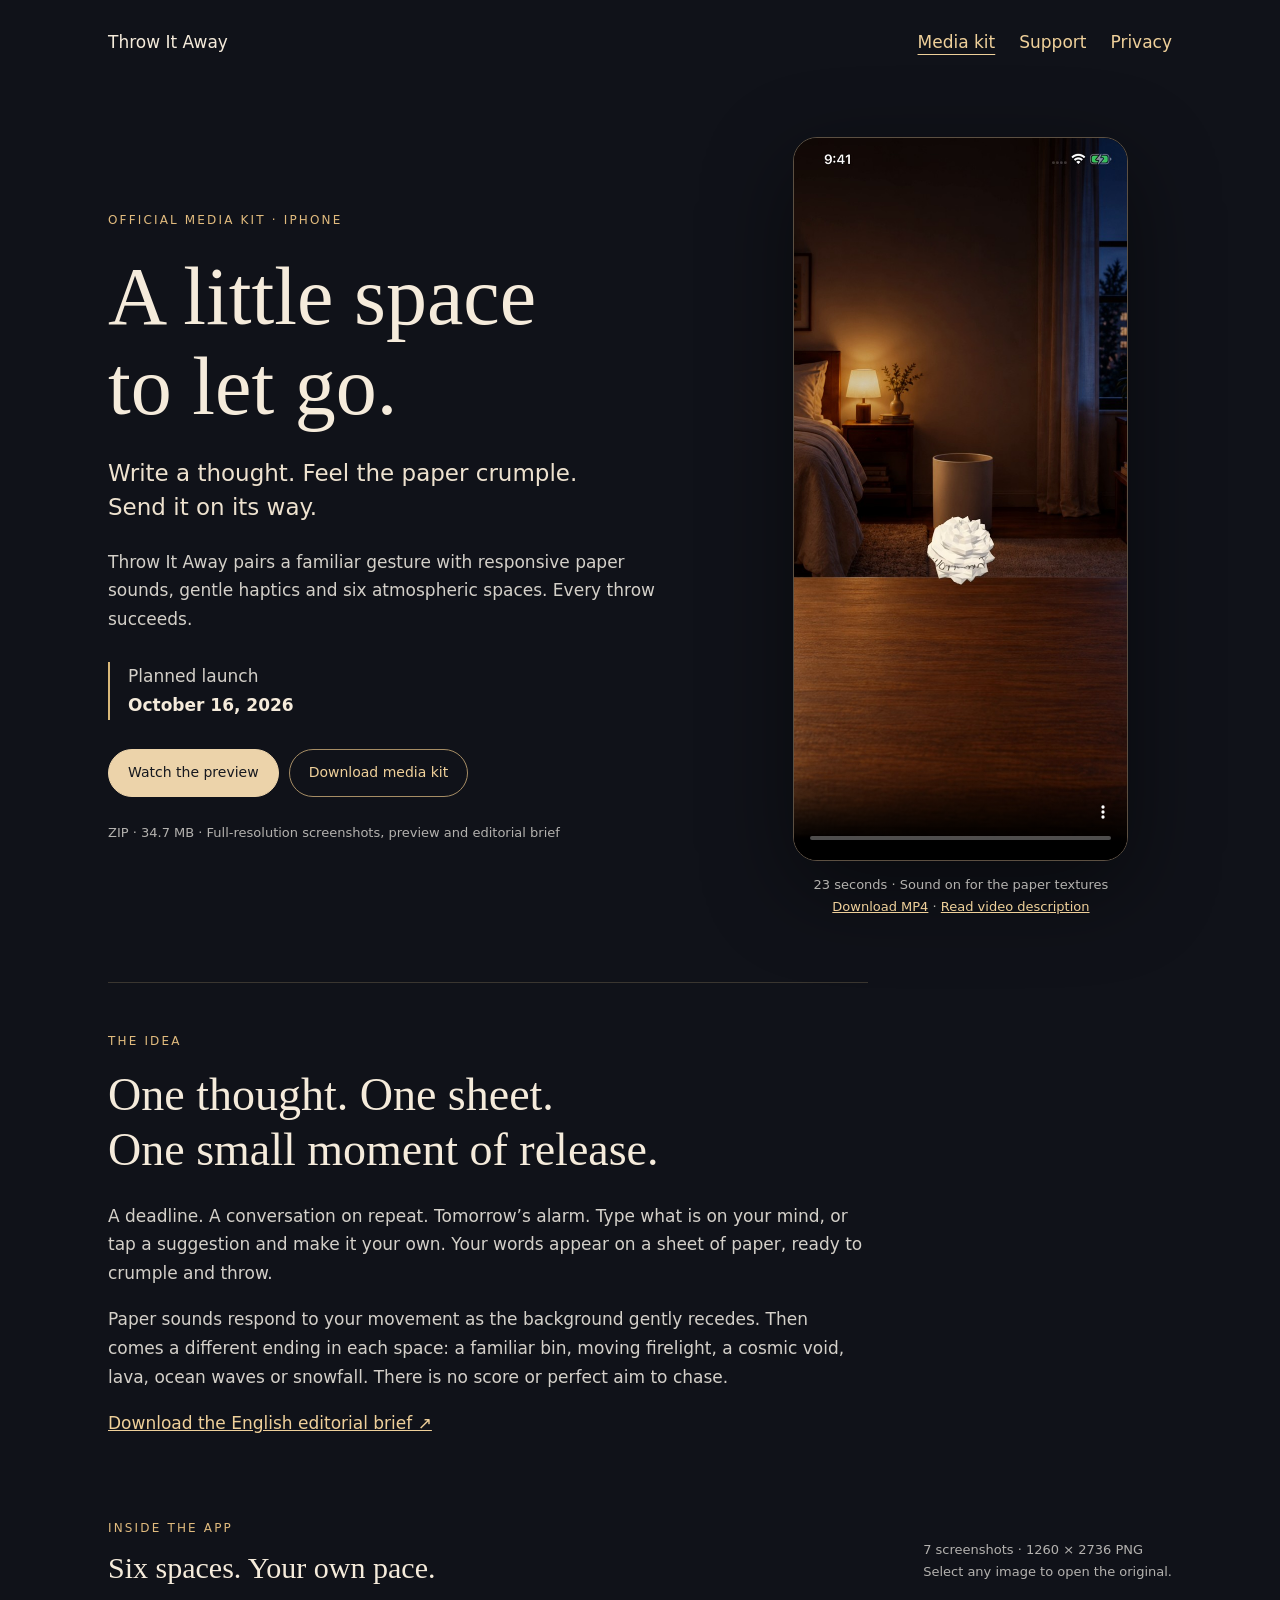
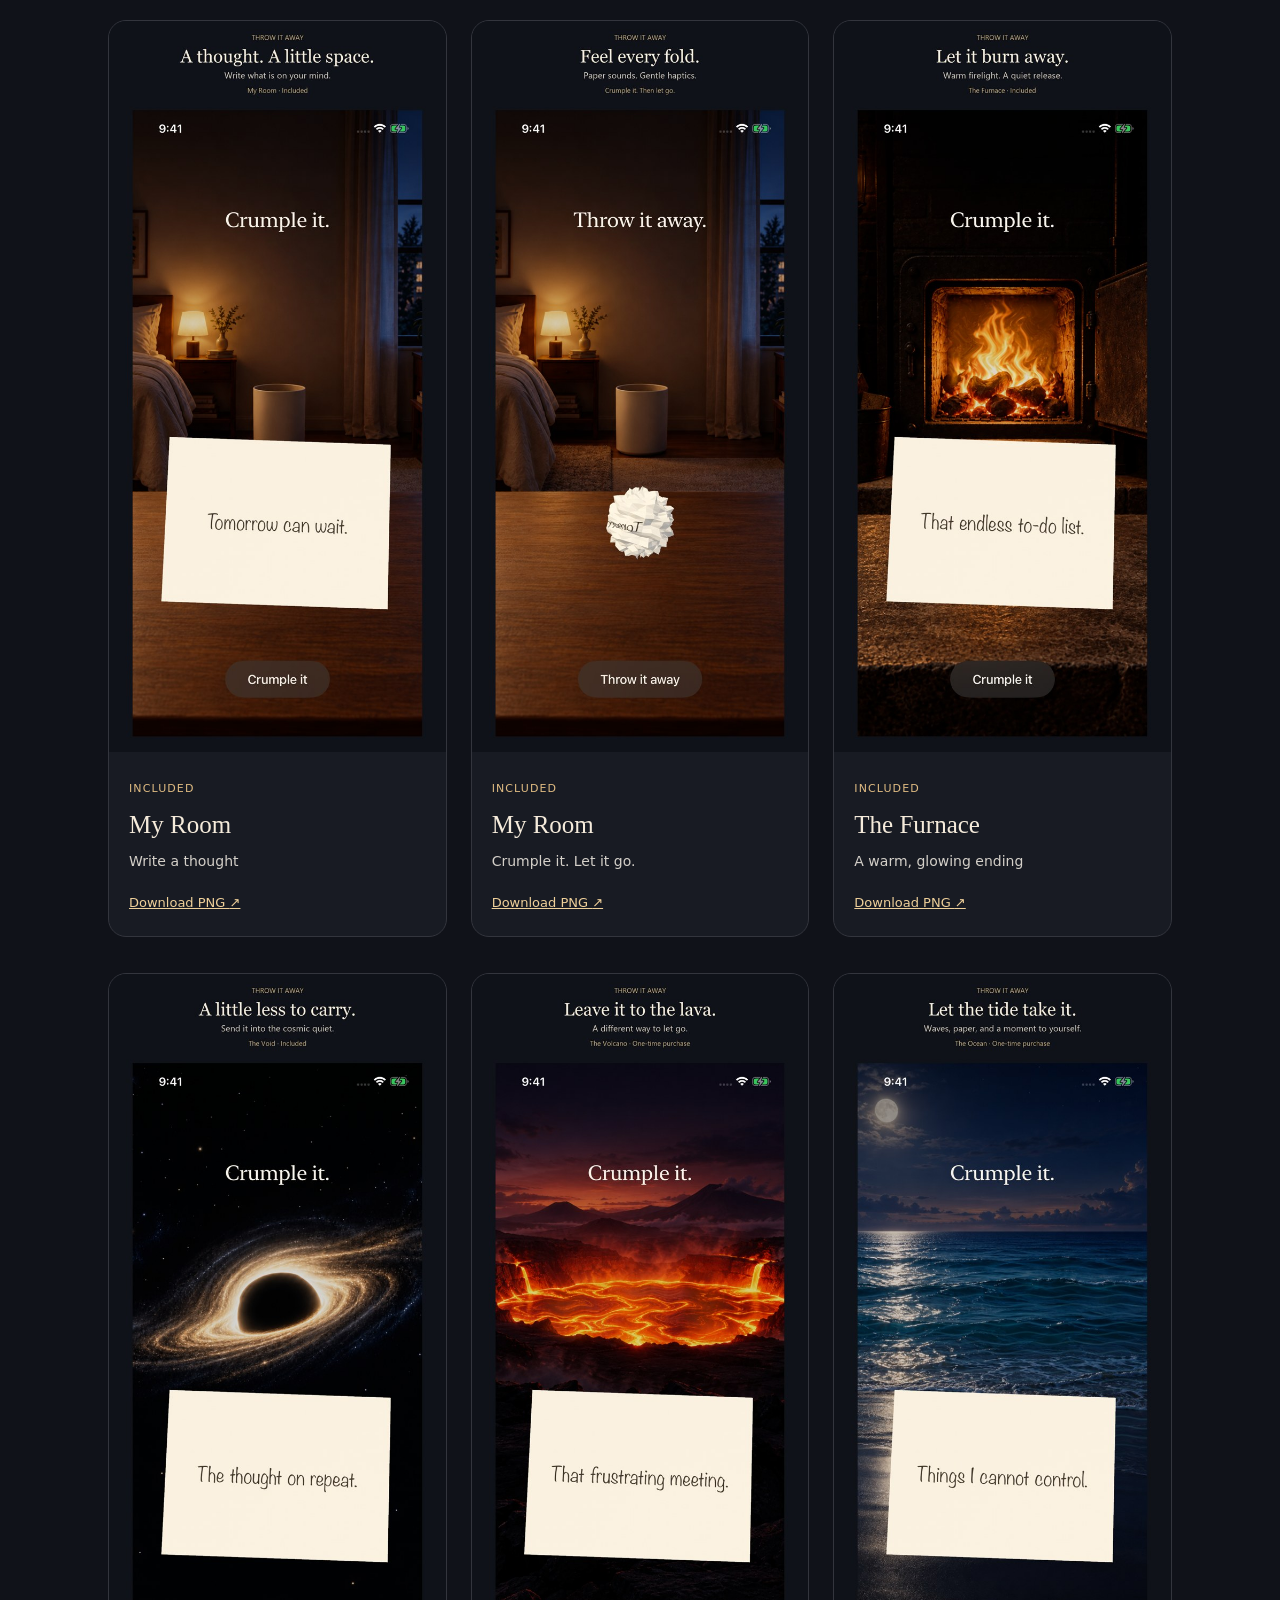
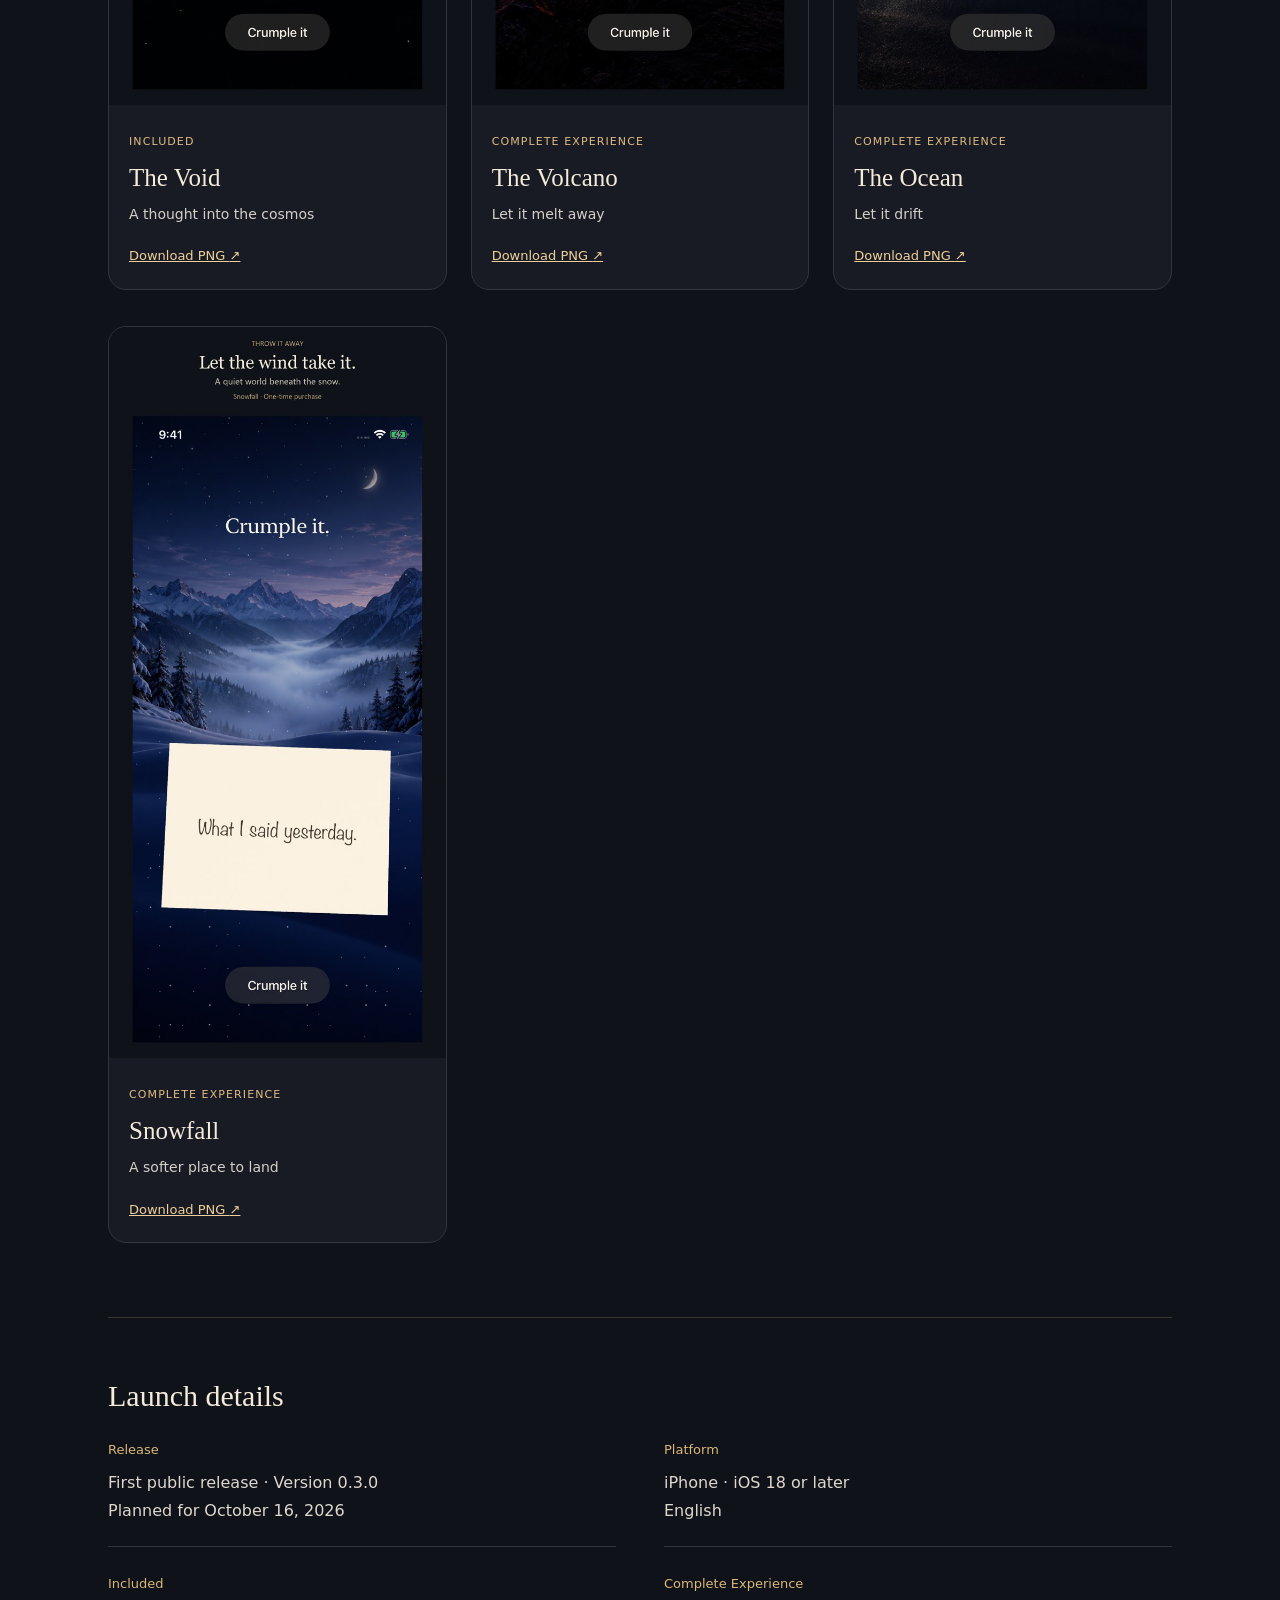
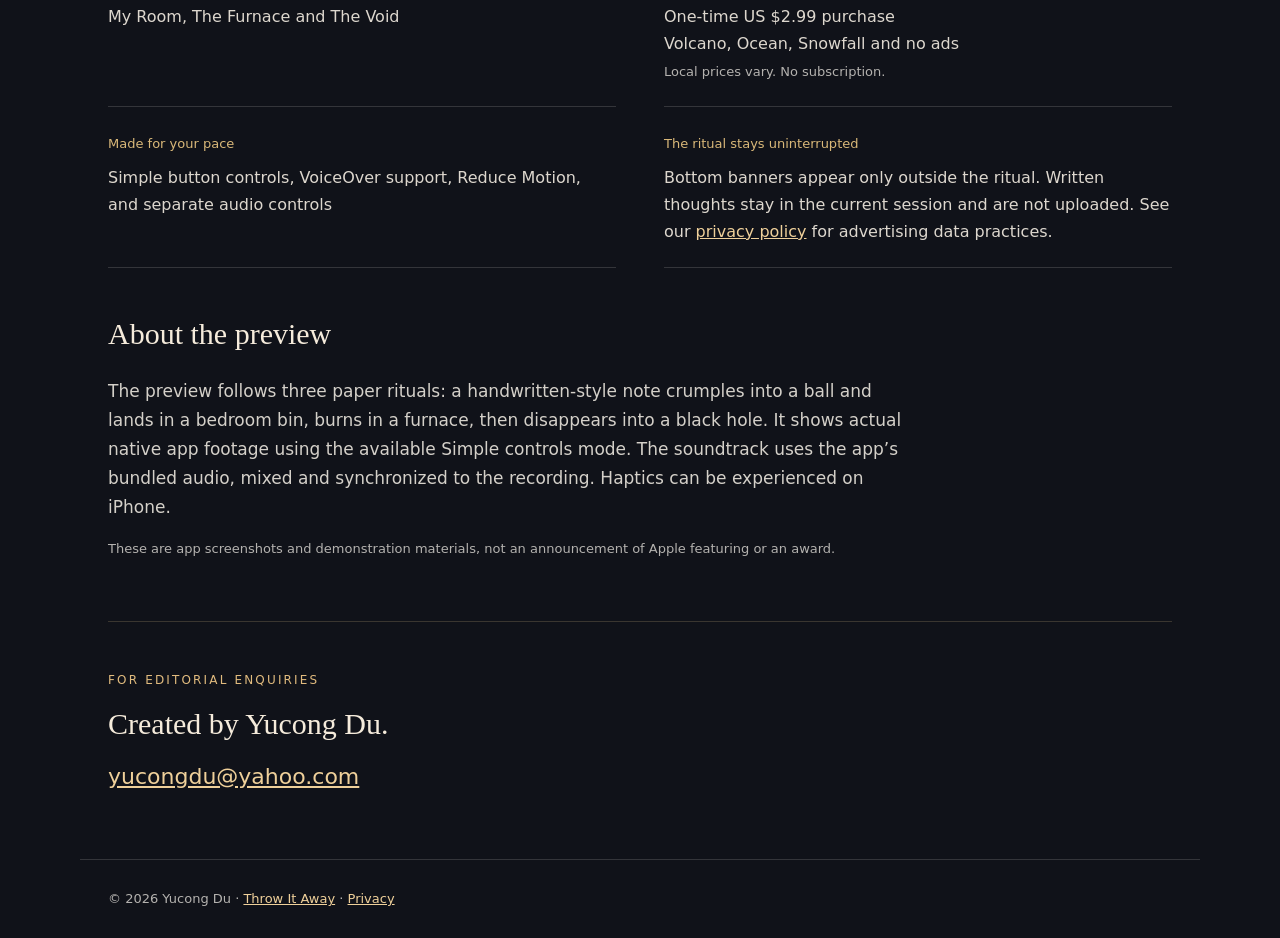
==== media.html @ ceba8f1e "Add public launch media kit with native preview and screenshots" ====
<!doctype html>
<html lang="en"><head><meta charset="utf-8"><meta name="viewport" content="width=device-width,initial-scale=1"><title>Media kit — Throw It Away</title><meta name="description" content="Watch Throw It Away for iPhone. Official preview, seven screenshots, and launch details for October 16, 2026."><meta property="og:title" content="Throw It Away — A tactile ritual for letting go"><meta property="og:description" content="Preview, screenshots and launch details. Coming to iPhone October 16, 2026."><meta property="og:image" content="https://f244cmdh9k-svg.github.io/media/thumbnails/04-void-paper.jpg"><link rel="canonical" href="https://f244cmdh9k-svg.github.io/media.html"><link rel="stylesheet" href="style.css"><link rel="stylesheet" href="media.css"></head>
<body><a class="skip" href="#main">Skip to content</a><header><nav aria-label="Main"><a class="brand" href="index.html">Throw It Away</a><a href="media.html" aria-current="page">Media kit</a><a href="support.html">Support</a><a href="privacy.html">Privacy</a></nav></header>
<main id="main"><section class="media-hero" aria-labelledby="hero-title"><div><p class="eyebrow">Official media kit · iPhone</p><h1 id="hero-title">A little space<br>to let go.</h1><p class="lede">Write a thought. Feel the paper crumple.<br>Send it on its way.</p><p>Throw It Away pairs a familiar gesture with responsive paper sounds, gentle haptics and six atmospheric spaces. Every throw succeeds.</p><p class="launch">Planned launch <strong>October 16, 2026</strong></p><div class="actions"><a class="button primary" href="#preview">Watch the preview</a><a class="button" href="media/press-kit.zip" download>Download media kit</a></div><p class="small">ZIP · 34.7 MB · Full-resolution screenshots, preview and editorial brief</p></div><div class="player" id="preview"><video controls playsinline preload="none" width="886" height="1920" poster="media/preview-poster.jpg" aria-label="Throw It Away app preview: My Room, The Furnace and The Void" aria-describedby="preview-note"><source src="media/preview.mp4" type="video/mp4"><track kind="captions" src="media/preview-captions.vtt" srclang="en" label="English sound descriptions"><p>Your browser cannot play this video. <a href="media/preview.mp4">Download the preview</a>.</p></video><p class="small" id="preview-note">23 seconds · Sound on for the paper textures<br><a href="media/preview.mp4" download>Download MP4</a> · <a href="#video-description">Read video description</a></p></div></section>
<section class="story" aria-labelledby="story-title"><p class="eyebrow">The idea</p><h2 id="story-title">One thought. One sheet.<br>One small moment of release.</h2><p>A deadline. A conversation on repeat. Tomorrow’s alarm. Type what is on your mind, or tap a suggestion and make it your own. Your words appear on a sheet of paper, ready to crumple and throw.</p><p>Paper sounds respond to your movement as the background gently recedes. Then comes a different ending in each space: a familiar bin, moving firelight, a cosmic void, lava, ocean waves or snowfall. There is no score or perfect aim to chase.</p><a href="media/editorial-brief.md" download>Download the English editorial brief ↗</a></section>
<section aria-labelledby="screenshots-title"><div class="section-head"><div><p class="eyebrow">Inside the app</p><h2 id="screenshots-title">Six spaces. Your own pace.</h2></div><p class="small">7 screenshots · 1260 × 2736 PNG<br>Select any image to open the original.</p></div><div class="media-gallery"><figure><a href="media/screenshots/01-room-paper.png" aria-label="Open full-resolution screenshot: My Room, Write a thought"><img src="media/thumbnails/01-room-paper.jpg" width="630" height="1368" loading="lazy" decoding="async" alt="My Room app screenshot: Write a thought. Included."></a><figcaption><span class="tier">Included</span><h3>My Room</h3><p>Write a thought</p><a href="media/screenshots/01-room-paper.png" download>Download PNG <span aria-hidden="true">↗</span></a></figcaption></figure><figure><a href="media/screenshots/02-room-ball.png" aria-label="Open full-resolution screenshot: My Room, Crumple it. Let it go."><img src="media/thumbnails/02-room-ball.jpg" width="630" height="1368" loading="lazy" decoding="async" alt="My Room app screenshot: Crumple it. Let it go.. Included."></a><figcaption><span class="tier">Included</span><h3>My Room</h3><p>Crumple it. Let it go.</p><a href="media/screenshots/02-room-ball.png" download>Download PNG <span aria-hidden="true">↗</span></a></figcaption></figure><figure><a href="media/screenshots/03-furnace-paper.png" aria-label="Open full-resolution screenshot: The Furnace, A warm, glowing ending"><img src="media/thumbnails/03-furnace-paper.jpg" width="630" height="1368" loading="lazy" decoding="async" alt="The Furnace app screenshot: A warm, glowing ending. Included."></a><figcaption><span class="tier">Included</span><h3>The Furnace</h3><p>A warm, glowing ending</p><a href="media/screenshots/03-furnace-paper.png" download>Download PNG <span aria-hidden="true">↗</span></a></figcaption></figure><figure><a href="media/screenshots/04-void-paper.png" aria-label="Open full-resolution screenshot: The Void, A thought into the cosmos"><img src="media/thumbnails/04-void-paper.jpg" width="630" height="1368" loading="lazy" decoding="async" alt="The Void app screenshot: A thought into the cosmos. Included."></a><figcaption><span class="tier">Included</span><h3>The Void</h3><p>A thought into the cosmos</p><a href="media/screenshots/04-void-paper.png" download>Download PNG <span aria-hidden="true">↗</span></a></figcaption></figure><figure><a href="media/screenshots/05-volcano-paper.png" aria-label="Open full-resolution screenshot: The Volcano, Let it melt away"><img src="media/thumbnails/05-volcano-paper.jpg" width="630" height="1368" loading="lazy" decoding="async" alt="The Volcano app screenshot: Let it melt away. Complete Experience."></a><figcaption><span class="tier">Complete Experience</span><h3>The Volcano</h3><p>Let it melt away</p><a href="media/screenshots/05-volcano-paper.png" download>Download PNG <span aria-hidden="true">↗</span></a></figcaption></figure><figure><a href="media/screenshots/06-ocean-paper.png" aria-label="Open full-resolution screenshot: The Ocean, Let it drift"><img src="media/thumbnails/06-ocean-paper.jpg" width="630" height="1368" loading="lazy" decoding="async" alt="The Ocean app screenshot: Let it drift. Complete Experience."></a><figcaption><span class="tier">Complete Experience</span><h3>The Ocean</h3><p>Let it drift</p><a href="media/screenshots/06-ocean-paper.png" download>Download PNG <span aria-hidden="true">↗</span></a></figcaption></figure><figure><a href="media/screenshots/07-snow-paper.png" aria-label="Open full-resolution screenshot: Snowfall, A softer place to land"><img src="media/thumbnails/07-snow-paper.jpg" width="630" height="1368" loading="lazy" decoding="async" alt="Snowfall app screenshot: A softer place to land. Complete Experience."></a><figcaption><span class="tier">Complete Experience</span><h3>Snowfall</h3><p>A softer place to land</p><a href="media/screenshots/07-snow-paper.png" download>Download PNG <span aria-hidden="true">↗</span></a></figcaption></figure></div></section>
<section class="facts" aria-labelledby="facts-title"><h2 id="facts-title">Launch details</h2><dl><div><dt>Release</dt><dd>First public release · Version 0.3.0<br>Planned for October 16, 2026</dd></div><div><dt>Platform</dt><dd>iPhone · iOS 18 or later<br>English</dd></div><div><dt>Included</dt><dd>My Room, The Furnace and The Void</dd></div><div><dt>Complete Experience</dt><dd>One-time US $2.99 purchase<br>Volcano, Ocean, Snowfall and no ads<br><span class="small">Local prices vary. No subscription.</span></dd></div><div><dt>Made for your pace</dt><dd>Simple button controls, VoiceOver support, Reduce Motion, and separate audio controls</dd></div><div><dt>The ritual stays uninterrupted</dt><dd>Bottom banners appear only outside the ritual. Written thoughts stay in the current session and are not uploaded. See our <a href="privacy.html">privacy policy</a> for advertising data practices.</dd></div></dl></section>
<section id="video-description" class="video-description"><h2>About the preview</h2><p>The preview follows three paper rituals: a handwritten-style note crumples into a ball and lands in a bedroom bin, burns in a furnace, then disappears into a black hole. It shows actual native app footage using the available Simple controls mode. The soundtrack uses the app’s bundled audio, mixed and synchronized to the recording. Haptics can be experienced on iPhone.</p><p class="small">These are app screenshots and demonstration materials, not an announcement of Apple featuring or an award.</p></section>
<section class="contact"><p class="eyebrow">For editorial enquiries</p><h2>Created by Yucong Du.</h2><a href="mailto:yucongdu@yahoo.com">yucongdu@yahoo.com</a></section></main><footer>© 2026 Yucong Du · <a href="index.html">Throw It Away</a> · <a href="privacy.html">Privacy</a></footer></body></html>
---- style.css ----
*{box-sizing:border-box}body{margin:0;background:#101219;color:#f5ebdb;font:17px/1.7 system-ui,-apple-system,sans-serif}a{color:#efd09a}header,main,footer{max-width:900px;margin:auto;padding:28px}nav{display:flex;gap:24px;flex-wrap:wrap}nav a{text-decoration:none}h1{font:normal clamp(42px,7vw,76px)/1.1 Georgia,serif;margin:36px 0 24px}h2{font:normal 30px/1.2 Georgia,serif;margin-top:40px}p{color:#d4d0c9}.eyebrow{letter-spacing:.18em;text-transform:uppercase;font-size:12px;color:#e1bb7e}.hero{display:grid;grid-template-columns:1.3fr 1fr;gap:36px;align-items:center}.hero img{width:100%;border-radius:20px}.cards{display:grid;grid-template-columns:repeat(3,1fr);gap:16px}.cards img{width:100%;aspect-ratio:9/16;object-fit:cover;border-radius:14px}.small,footer{font-size:13px;color:#b4b2af}article{max-width:760px}.button{display:inline-block;border:1px solid #a68d65;border-radius:99px;padding:10px 23px;text-decoration:none;margin:12px 0}summary{cursor:pointer;padding:15px 0}details{border-bottom:1px solid #34353a}@media(max-width:600px){.hero{grid-template-columns:1fr}.hero img{max-height:480px;object-fit:cover}.cards{grid-template-columns:1fr 1fr}header,main,footer{padding:22px}}
---- media.css ----
html{scroll-behavior:smooth;scroll-padding-top:24px}header,main,footer{max-width:1120px}.brand{margin-right:auto;color:#f5ebdb}nav [aria-current=page]{text-decoration:underline;text-underline-offset:6px}.skip{position:absolute;top:-80px;left:16px;background:#efd09a;color:#101219;padding:10px 16px;z-index:5}.skip:focus{top:12px}a:focus-visible,video:focus-visible{outline:3px solid #efd09a;outline-offset:5px}.media-hero{display:grid;grid-template-columns:1.35fr 1fr;gap:72px;align-items:center;padding:24px 0 64px}.media-hero h1{font-size:clamp(48px,6.5vw,82px);margin:22px 0}.lede{font-size:23px;line-height:1.5;color:#eee2cf}.launch{border-left:2px solid #d9b879;padding-left:18px;margin-top:28px}.launch strong{display:block;color:#f5ebdb}.actions{display:flex;flex-wrap:wrap;gap:10px}.button{font-size:14px;padding:11px 19px}.button.primary{background:#ecd3aa;color:#17191f;border-color:#ecd3aa}.player{max-width:335px;width:100%;justify-self:center;text-align:center}.player video{display:block;width:100%;height:auto;background:#090a0d;border:1px solid #5c5042;border-radius:24px;box-shadow:0 28px 90px #0007}.player p{margin-bottom:0}.story{max-width:760px;border-top:1px solid #3a3630;padding:36px 0 58px}.story h2{font-size:clamp(32px,4vw,46px);margin:16px 0 24px}.section-head{display:flex;align-items:end;justify-content:space-between;gap:24px;margin:10px 0 24px}.section-head h2{margin:10px 0}.media-gallery{display:grid;grid-template-columns:repeat(3,minmax(0,1fr));gap:36px 24px}.media-gallery figure{margin:0;background:#181b23;border:1px solid #33353d;border-radius:18px;overflow:hidden}.media-gallery img{display:block;width:100%;height:auto}.media-gallery figcaption{padding:20px}.tier{font-size:11px;letter-spacing:.1em;text-transform:uppercase;color:#dfbb82}.media-gallery h3{font:normal 25px/1.3 Georgia,serif;margin:8px 0}.media-gallery p{font-size:14px;margin:0 0 14px}.media-gallery figcaption a{font-size:13px}.facts{margin-top:74px;padding-top:20px;border-top:1px solid #3a3630}.facts dl{display:grid;grid-template-columns:repeat(2,minmax(0,1fr));gap:26px 48px}.facts dl div{border-bottom:1px solid #34353a;padding-bottom:22px}.facts dt{color:#d9b879;font-size:13px;margin-bottom:8px}.facts dd{margin:0;font-size:16px;color:#ddd7ce}.video-description{max-width:800px;margin-top:48px}.contact{border-top:1px solid #3a3630;margin-top:60px;padding:36px 0}.contact h2{margin:16px 0}.contact>a{font-size:22px}footer{border-top:1px solid #34353a}@media(max-width:760px){.media-hero{grid-template-columns:1fr;gap:34px;padding-top:0}.media-hero h1{font-size:58px}.player{max-width:310px}.section-head{display:block}.media-gallery{grid-template-columns:repeat(2,minmax(0,1fr));gap:16px}.media-gallery figcaption{padding:14px}.media-gallery h3{font-size:22px}.facts dl{grid-template-columns:1fr;gap:16px}}@media(max-width:420px){.media-gallery{grid-template-columns:1fr}.media-gallery figure{max-width:340px;justify-self:center}.media-hero h1{font-size:49px}.brand{width:100%}nav{gap:16px}.contact>a{font-size:19px}}@media(prefers-reduced-motion:reduce){html{scroll-behavior:auto}}
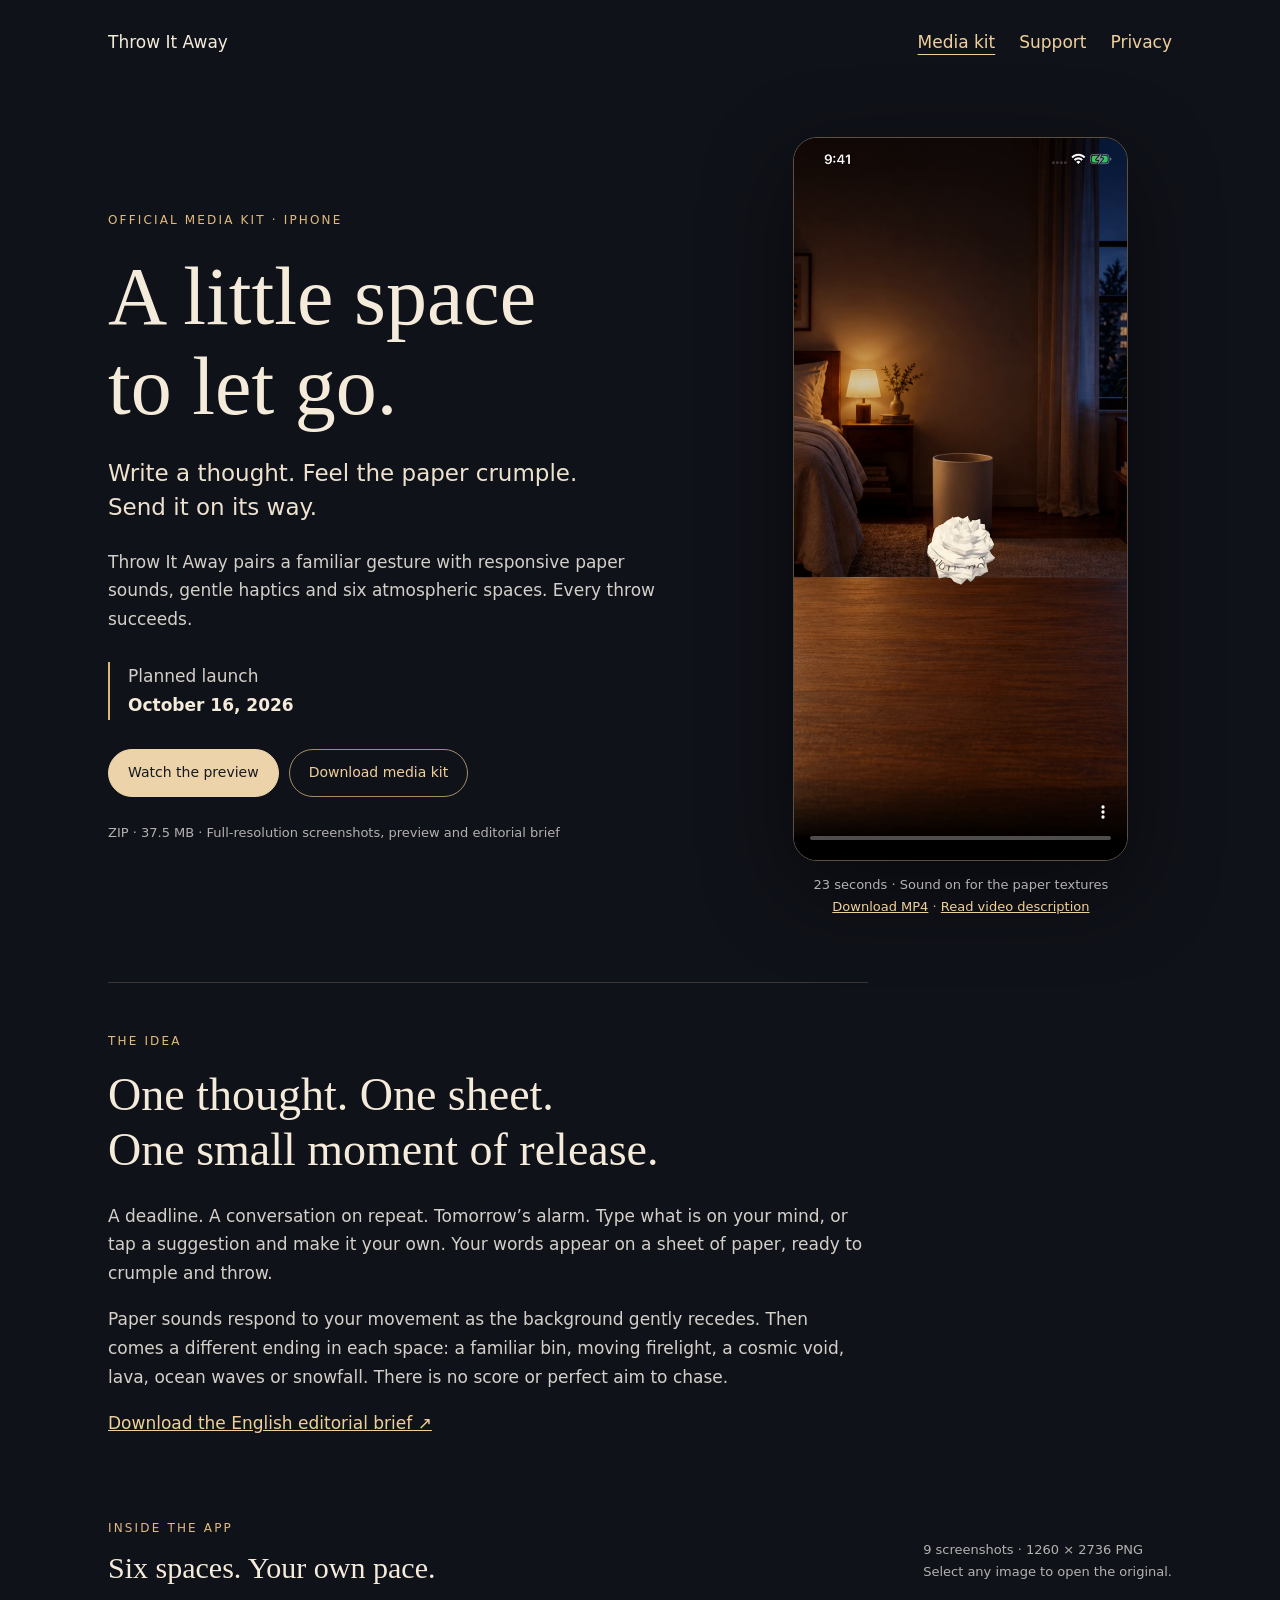
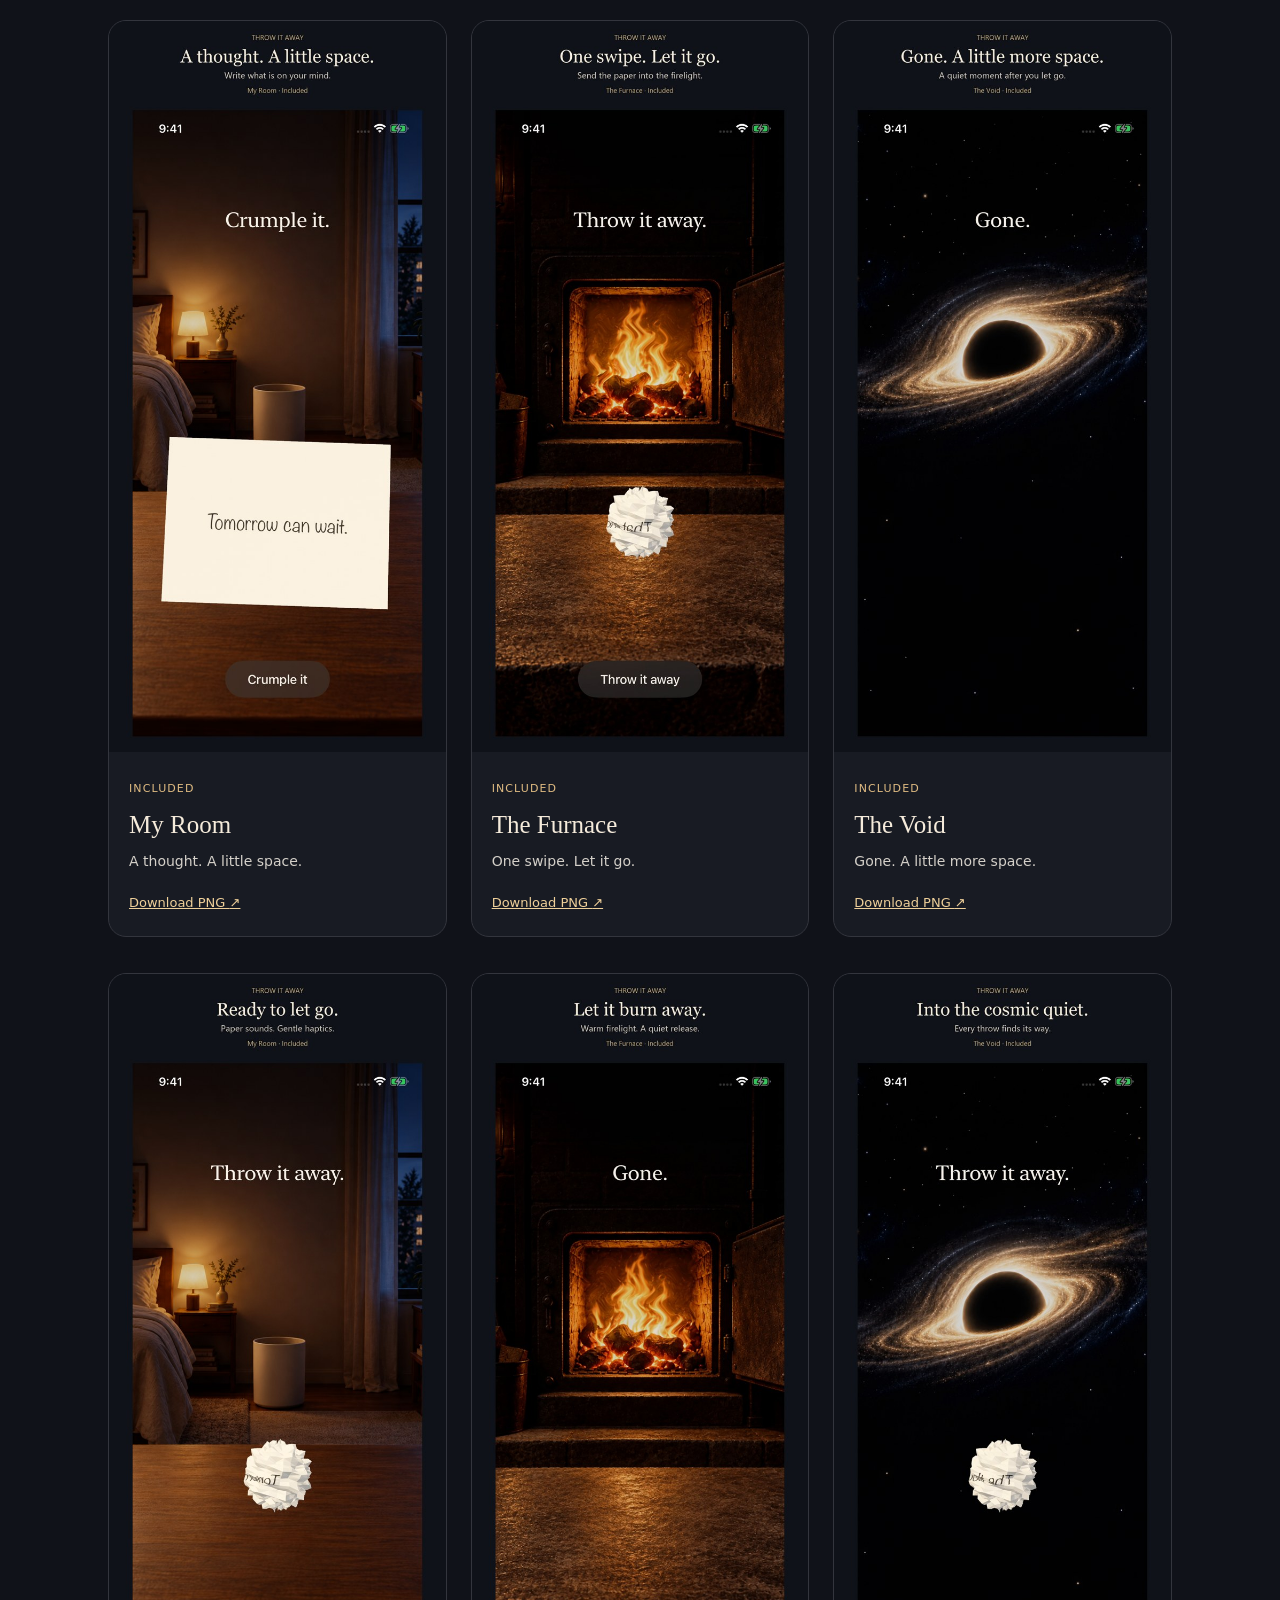
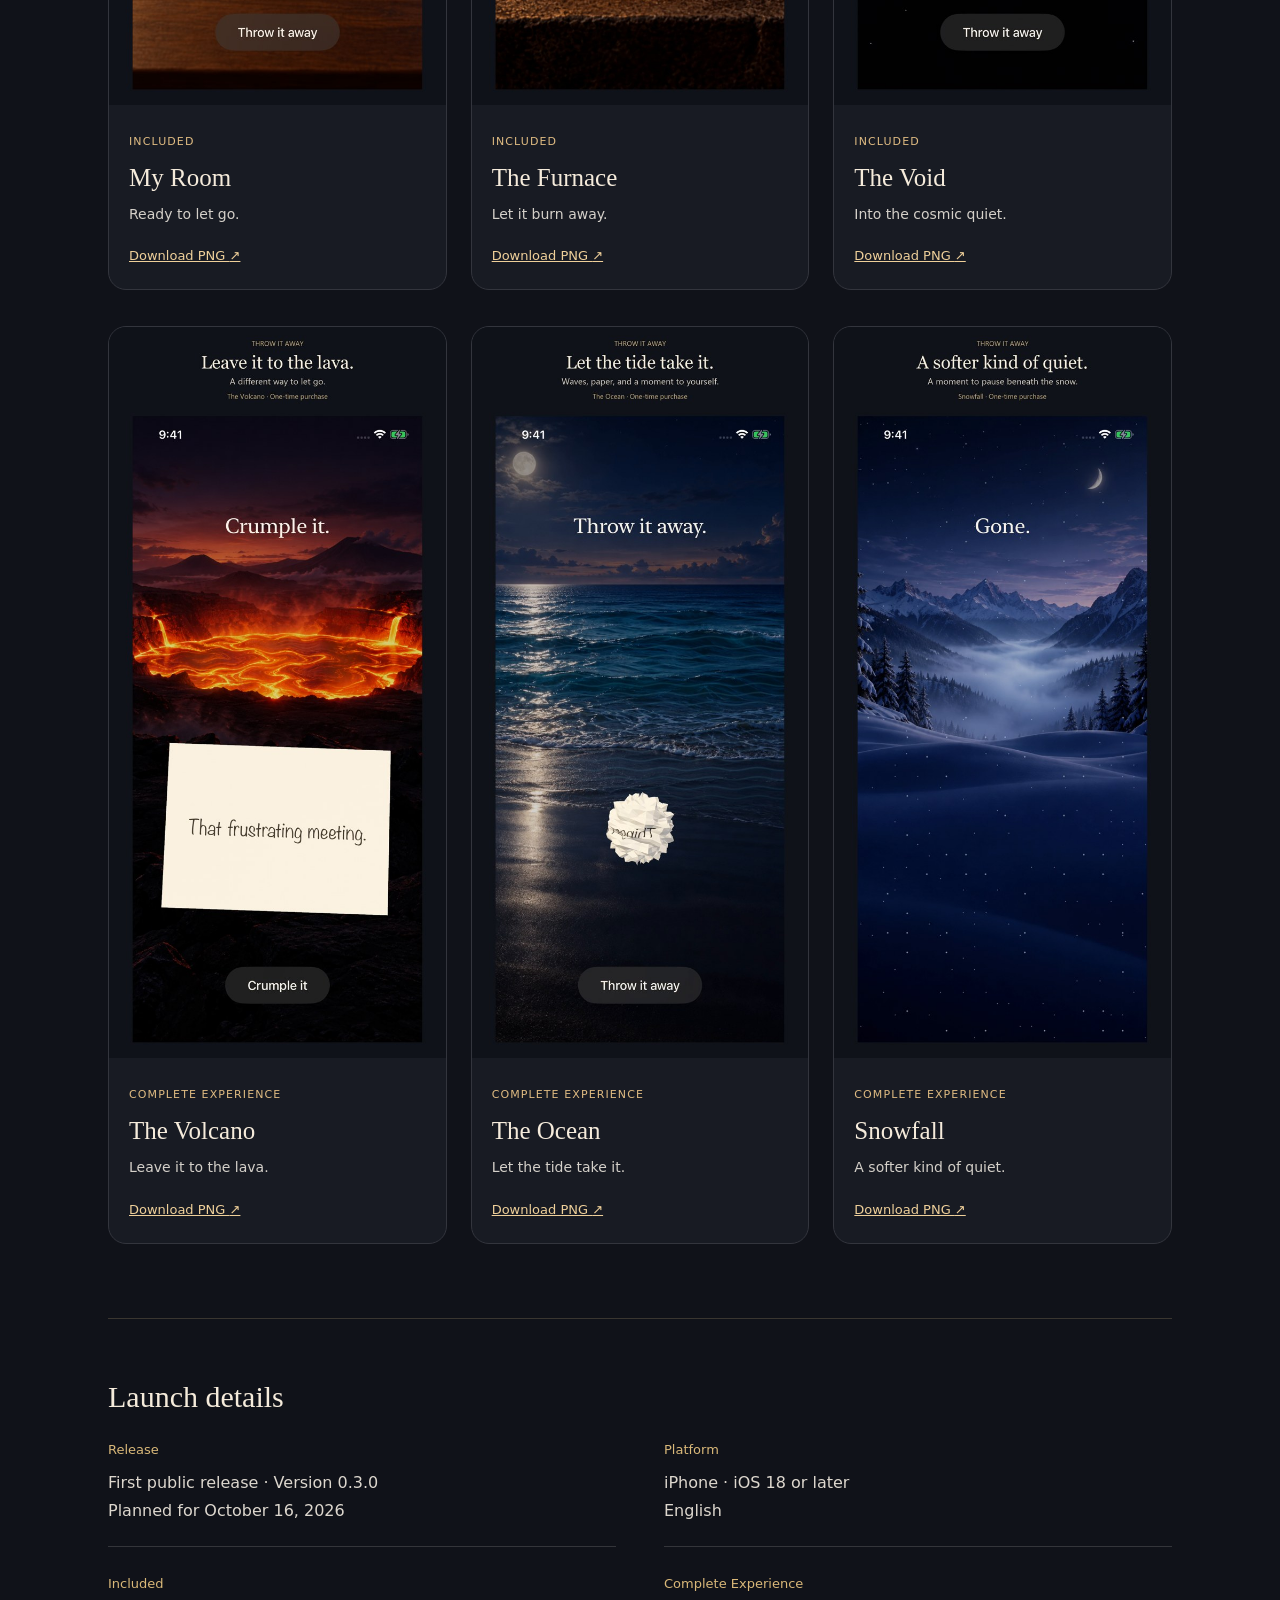
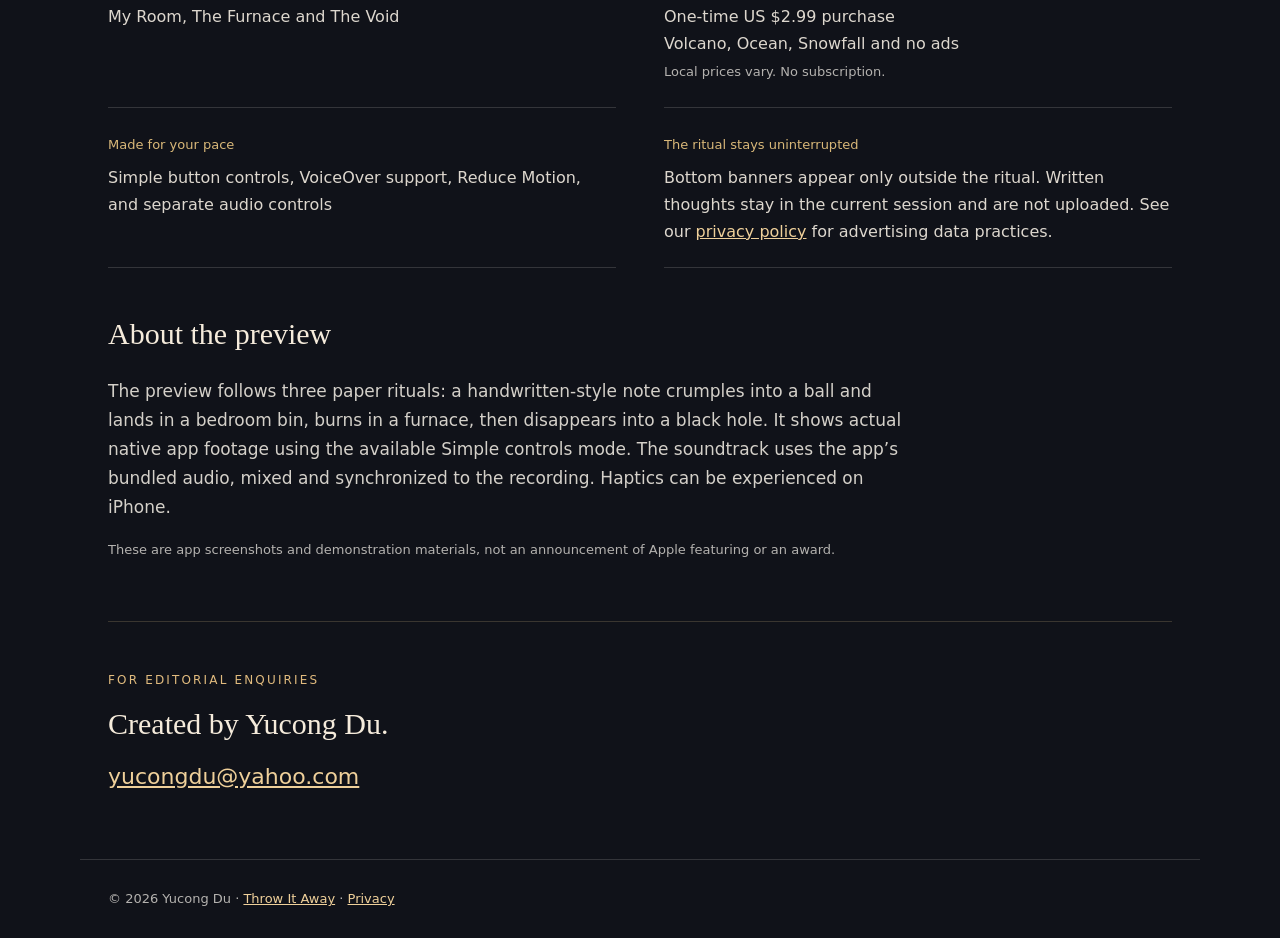
==== commit aadf1d19: "Show the complete ritual across nine native screenshots" ====
--- a/media.html
+++ b/media.html
@@ -1,9 +1,9 @@
 <!doctype html>
-<html lang="en"><head><meta charset="utf-8"><meta name="viewport" content="width=device-width,initial-scale=1"><title>Media kit — Throw It Away</title><meta name="description" content="Watch Throw It Away for iPhone. Official preview, seven screenshots, and launch details for October 16, 2026."><meta property="og:title" content="Throw It Away — A tactile ritual for letting go"><meta property="og:description" content="Preview, screenshots and launch details. Coming to iPhone October 16, 2026."><meta property="og:image" content="https://f244cmdh9k-svg.github.io/media/thumbnails/04-void-paper.jpg"><link rel="canonical" href="https://f244cmdh9k-svg.github.io/media.html"><link rel="stylesheet" href="style.css"><link rel="stylesheet" href="media.css"></head>
+<html lang="en"><head><meta charset="utf-8"><meta name="viewport" content="width=device-width,initial-scale=1"><title>Media kit — Throw It Away</title><meta name="description" content="Watch Throw It Away for iPhone. Official preview, nine screenshots, and launch details for October 16, 2026."><meta property="og:title" content="Throw It Away — A tactile ritual for letting go"><meta property="og:description" content="Preview, screenshots and launch details. Coming to iPhone October 16, 2026."><meta property="og:image" content="https://f244cmdh9k-svg.github.io/media/thumbnails/03-void-gone.jpg"><link rel="canonical" href="https://f244cmdh9k-svg.github.io/media.html"><link rel="stylesheet" href="style.css"><link rel="stylesheet" href="media.css"></head>
 <body><a class="skip" href="#main">Skip to content</a><header><nav aria-label="Main"><a class="brand" href="index.html">Throw It Away</a><a href="media.html" aria-current="page">Media kit</a><a href="support.html">Support</a><a href="privacy.html">Privacy</a></nav></header>
-<main id="main"><section class="media-hero" aria-labelledby="hero-title"><div><p class="eyebrow">Official media kit · iPhone</p><h1 id="hero-title">A little space<br>to let go.</h1><p class="lede">Write a thought. Feel the paper crumple.<br>Send it on its way.</p><p>Throw It Away pairs a familiar gesture with responsive paper sounds, gentle haptics and six atmospheric spaces. Every throw succeeds.</p><p class="launch">Planned launch <strong>October 16, 2026</strong></p><div class="actions"><a class="button primary" href="#preview">Watch the preview</a><a class="button" href="media/press-kit.zip" download>Download media kit</a></div><p class="small">ZIP · 34.7 MB · Full-resolution screenshots, preview and editorial brief</p></div><div class="player" id="preview"><video controls playsinline preload="none" width="886" height="1920" poster="media/preview-poster.jpg" aria-label="Throw It Away app preview: My Room, The Furnace and The Void" aria-describedby="preview-note"><source src="media/preview.mp4" type="video/mp4"><track kind="captions" src="media/preview-captions.vtt" srclang="en" label="English sound descriptions"><p>Your browser cannot play this video. <a href="media/preview.mp4">Download the preview</a>.</p></video><p class="small" id="preview-note">23 seconds · Sound on for the paper textures<br><a href="media/preview.mp4" download>Download MP4</a> · <a href="#video-description">Read video description</a></p></div></section>
+<main id="main"><section class="media-hero" aria-labelledby="hero-title"><div><p class="eyebrow">Official media kit · iPhone</p><h1 id="hero-title">A little space<br>to let go.</h1><p class="lede">Write a thought. Feel the paper crumple.<br>Send it on its way.</p><p>Throw It Away pairs a familiar gesture with responsive paper sounds, gentle haptics and six atmospheric spaces. Every throw succeeds.</p><p class="launch">Planned launch <strong>October 16, 2026</strong></p><div class="actions"><a class="button primary" href="#preview">Watch the preview</a><a class="button" href="media/press-kit.zip" download>Download media kit</a></div><p class="small">ZIP · 37.5 MB · Full-resolution screenshots, preview and editorial brief</p></div><div class="player" id="preview"><video controls playsinline preload="none" width="886" height="1920" poster="media/preview-poster.jpg" aria-label="Throw It Away app preview: My Room, The Furnace and The Void" aria-describedby="preview-note"><source src="media/preview.mp4" type="video/mp4"><track kind="captions" src="media/preview-captions.vtt" srclang="en" label="English sound descriptions"><p>Your browser cannot play this video. <a href="media/preview.mp4">Download the preview</a>.</p></video><p class="small" id="preview-note">23 seconds · Sound on for the paper textures<br><a href="media/preview.mp4" download>Download MP4</a> · <a href="#video-description">Read video description</a></p></div></section>
 <section class="story" aria-labelledby="story-title"><p class="eyebrow">The idea</p><h2 id="story-title">One thought. One sheet.<br>One small moment of release.</h2><p>A deadline. A conversation on repeat. Tomorrow’s alarm. Type what is on your mind, or tap a suggestion and make it your own. Your words appear on a sheet of paper, ready to crumple and throw.</p><p>Paper sounds respond to your movement as the background gently recedes. Then comes a different ending in each space: a familiar bin, moving firelight, a cosmic void, lava, ocean waves or snowfall. There is no score or perfect aim to chase.</p><a href="media/editorial-brief.md" download>Download the English editorial brief ↗</a></section>
-<section aria-labelledby="screenshots-title"><div class="section-head"><div><p class="eyebrow">Inside the app</p><h2 id="screenshots-title">Six spaces. Your own pace.</h2></div><p class="small">7 screenshots · 1260 × 2736 PNG<br>Select any image to open the original.</p></div><div class="media-gallery"><figure><a href="media/screenshots/01-room-paper.png" aria-label="Open full-resolution screenshot: My Room, Write a thought"><img src="media/thumbnails/01-room-paper.jpg" width="630" height="1368" loading="lazy" decoding="async" alt="My Room app screenshot: Write a thought. Included."></a><figcaption><span class="tier">Included</span><h3>My Room</h3><p>Write a thought</p><a href="media/screenshots/01-room-paper.png" download>Download PNG <span aria-hidden="true">↗</span></a></figcaption></figure><figure><a href="media/screenshots/02-room-ball.png" aria-label="Open full-resolution screenshot: My Room, Crumple it. Let it go."><img src="media/thumbnails/02-room-ball.jpg" width="630" height="1368" loading="lazy" decoding="async" alt="My Room app screenshot: Crumple it. Let it go.. Included."></a><figcaption><span class="tier">Included</span><h3>My Room</h3><p>Crumple it. Let it go.</p><a href="media/screenshots/02-room-ball.png" download>Download PNG <span aria-hidden="true">↗</span></a></figcaption></figure><figure><a href="media/screenshots/03-furnace-paper.png" aria-label="Open full-resolution screenshot: The Furnace, A warm, glowing ending"><img src="media/thumbnails/03-furnace-paper.jpg" width="630" height="1368" loading="lazy" decoding="async" alt="The Furnace app screenshot: A warm, glowing ending. Included."></a><figcaption><span class="tier">Included</span><h3>The Furnace</h3><p>A warm, glowing ending</p><a href="media/screenshots/03-furnace-paper.png" download>Download PNG <span aria-hidden="true">↗</span></a></figcaption></figure><figure><a href="media/screenshots/04-void-paper.png" aria-label="Open full-resolution screenshot: The Void, A thought into the cosmos"><img src="media/thumbnails/04-void-paper.jpg" width="630" height="1368" loading="lazy" decoding="async" alt="The Void app screenshot: A thought into the cosmos. Included."></a><figcaption><span class="tier">Included</span><h3>The Void</h3><p>A thought into the cosmos</p><a href="media/screenshots/04-void-paper.png" download>Download PNG <span aria-hidden="true">↗</span></a></figcaption></figure><figure><a href="media/screenshots/05-volcano-paper.png" aria-label="Open full-resolution screenshot: The Volcano, Let it melt away"><img src="media/thumbnails/05-volcano-paper.jpg" width="630" height="1368" loading="lazy" decoding="async" alt="The Volcano app screenshot: Let it melt away. Complete Experience."></a><figcaption><span class="tier">Complete Experience</span><h3>The Volcano</h3><p>Let it melt away</p><a href="media/screenshots/05-volcano-paper.png" download>Download PNG <span aria-hidden="true">↗</span></a></figcaption></figure><figure><a href="media/screenshots/06-ocean-paper.png" aria-label="Open full-resolution screenshot: The Ocean, Let it drift"><img src="media/thumbnails/06-ocean-paper.jpg" width="630" height="1368" loading="lazy" decoding="async" alt="The Ocean app screenshot: Let it drift. Complete Experience."></a><figcaption><span class="tier">Complete Experience</span><h3>The Ocean</h3><p>Let it drift</p><a href="media/screenshots/06-ocean-paper.png" download>Download PNG <span aria-hidden="true">↗</span></a></figcaption></figure><figure><a href="media/screenshots/07-snow-paper.png" aria-label="Open full-resolution screenshot: Snowfall, A softer place to land"><img src="media/thumbnails/07-snow-paper.jpg" width="630" height="1368" loading="lazy" decoding="async" alt="Snowfall app screenshot: A softer place to land. Complete Experience."></a><figcaption><span class="tier">Complete Experience</span><h3>Snowfall</h3><p>A softer place to land</p><a href="media/screenshots/07-snow-paper.png" download>Download PNG <span aria-hidden="true">↗</span></a></figcaption></figure></div></section>
+<section aria-labelledby="screenshots-title"><div class="section-head"><div><p class="eyebrow">Inside the app</p><h2 id="screenshots-title">Six spaces. Your own pace.</h2></div><p class="small">9 screenshots · 1260 × 2736 PNG<br>Select any image to open the original.</p></div><div class="media-gallery"><figure><a href="media/screenshots/01-room-paper.png" aria-label="Open full-resolution screenshot: My Room, A thought. A little space."><img src="media/thumbnails/01-room-paper.jpg" width="630" height="1368" loading="lazy" decoding="async" alt="My Room app screenshot: A thought. A little space.. Included."></a><figcaption><span class="tier">Included</span><h3>My Room</h3><p>A thought. A little space.</p><a href="media/screenshots/01-room-paper.png" download>Download PNG <span aria-hidden="true">↗</span></a></figcaption></figure><figure><a href="media/screenshots/02-furnace-throw.png" aria-label="Open full-resolution screenshot: The Furnace, One swipe. Let it go."><img src="media/thumbnails/02-furnace-throw.jpg" width="630" height="1368" loading="lazy" decoding="async" alt="The Furnace app screenshot: One swipe. Let it go.. Included."></a><figcaption><span class="tier">Included</span><h3>The Furnace</h3><p>One swipe. Let it go.</p><a href="media/screenshots/02-furnace-throw.png" download>Download PNG <span aria-hidden="true">↗</span></a></figcaption></figure><figure><a href="media/screenshots/03-void-gone.png" aria-label="Open full-resolution screenshot: The Void, Gone. A little more space."><img src="media/thumbnails/03-void-gone.jpg" width="630" height="1368" loading="lazy" decoding="async" alt="The Void app screenshot: Gone. A little more space.. Included."></a><figcaption><span class="tier">Included</span><h3>The Void</h3><p>Gone. A little more space.</p><a href="media/screenshots/03-void-gone.png" download>Download PNG <span aria-hidden="true">↗</span></a></figcaption></figure><figure><a href="media/screenshots/04-room-ball.png" aria-label="Open full-resolution screenshot: My Room, Ready to let go."><img src="media/thumbnails/04-room-ball.jpg" width="630" height="1368" loading="lazy" decoding="async" alt="My Room app screenshot: Ready to let go.. Included."></a><figcaption><span class="tier">Included</span><h3>My Room</h3><p>Ready to let go.</p><a href="media/screenshots/04-room-ball.png" download>Download PNG <span aria-hidden="true">↗</span></a></figcaption></figure><figure><a href="media/screenshots/05-furnace-gone.png" aria-label="Open full-resolution screenshot: The Furnace, Let it burn away."><img src="media/thumbnails/05-furnace-gone.jpg" width="630" height="1368" loading="lazy" decoding="async" alt="The Furnace app screenshot: Let it burn away.. Included."></a><figcaption><span class="tier">Included</span><h3>The Furnace</h3><p>Let it burn away.</p><a href="media/screenshots/05-furnace-gone.png" download>Download PNG <span aria-hidden="true">↗</span></a></figcaption></figure><figure><a href="media/screenshots/06-void-throw.png" aria-label="Open full-resolution screenshot: The Void, Into the cosmic quiet."><img src="media/thumbnails/06-void-throw.jpg" width="630" height="1368" loading="lazy" decoding="async" alt="The Void app screenshot: Into the cosmic quiet.. Included."></a><figcaption><span class="tier">Included</span><h3>The Void</h3><p>Into the cosmic quiet.</p><a href="media/screenshots/06-void-throw.png" download>Download PNG <span aria-hidden="true">↗</span></a></figcaption></figure><figure><a href="media/screenshots/07-volcano-paper.png" aria-label="Open full-resolution screenshot: The Volcano, Leave it to the lava."><img src="media/thumbnails/07-volcano-paper.jpg" width="630" height="1368" loading="lazy" decoding="async" alt="The Volcano app screenshot: Leave it to the lava.. Complete Experience."></a><figcaption><span class="tier">Complete Experience</span><h3>The Volcano</h3><p>Leave it to the lava.</p><a href="media/screenshots/07-volcano-paper.png" download>Download PNG <span aria-hidden="true">↗</span></a></figcaption></figure><figure><a href="media/screenshots/08-ocean-throw.png" aria-label="Open full-resolution screenshot: The Ocean, Let the tide take it."><img src="media/thumbnails/08-ocean-throw.jpg" width="630" height="1368" loading="lazy" decoding="async" alt="The Ocean app screenshot: Let the tide take it.. Complete Experience."></a><figcaption><span class="tier">Complete Experience</span><h3>The Ocean</h3><p>Let the tide take it.</p><a href="media/screenshots/08-ocean-throw.png" download>Download PNG <span aria-hidden="true">↗</span></a></figcaption></figure><figure><a href="media/screenshots/09-snow-gone.png" aria-label="Open full-resolution screenshot: Snowfall, A softer kind of quiet."><img src="media/thumbnails/09-snow-gone.jpg" width="630" height="1368" loading="lazy" decoding="async" alt="Snowfall app screenshot: A softer kind of quiet.. Complete Experience."></a><figcaption><span class="tier">Complete Experience</span><h3>Snowfall</h3><p>A softer kind of quiet.</p><a href="media/screenshots/09-snow-gone.png" download>Download PNG <span aria-hidden="true">↗</span></a></figcaption></figure></div></section>
 <section class="facts" aria-labelledby="facts-title"><h2 id="facts-title">Launch details</h2><dl><div><dt>Release</dt><dd>First public release · Version 0.3.0<br>Planned for October 16, 2026</dd></div><div><dt>Platform</dt><dd>iPhone · iOS 18 or later<br>English</dd></div><div><dt>Included</dt><dd>My Room, The Furnace and The Void</dd></div><div><dt>Complete Experience</dt><dd>One-time US $2.99 purchase<br>Volcano, Ocean, Snowfall and no ads<br><span class="small">Local prices vary. No subscription.</span></dd></div><div><dt>Made for your pace</dt><dd>Simple button controls, VoiceOver support, Reduce Motion, and separate audio controls</dd></div><div><dt>The ritual stays uninterrupted</dt><dd>Bottom banners appear only outside the ritual. Written thoughts stay in the current session and are not uploaded. See our <a href="privacy.html">privacy policy</a> for advertising data practices.</dd></div></dl></section>
 <section id="video-description" class="video-description"><h2>About the preview</h2><p>The preview follows three paper rituals: a handwritten-style note crumples into a ball and lands in a bedroom bin, burns in a furnace, then disappears into a black hole. It shows actual native app footage using the available Simple controls mode. The soundtrack uses the app’s bundled audio, mixed and synchronized to the recording. Haptics can be experienced on iPhone.</p><p class="small">These are app screenshots and demonstration materials, not an announcement of Apple featuring or an award.</p></section>
 <section class="contact"><p class="eyebrow">For editorial enquiries</p><h2>Created by Yucong Du.</h2><a href="mailto:yucongdu@yahoo.com">yucongdu@yahoo.com</a></section></main><footer>© 2026 Yucong Du · <a href="index.html">Throw It Away</a> · <a href="privacy.html">Privacy</a></footer></body></html>
